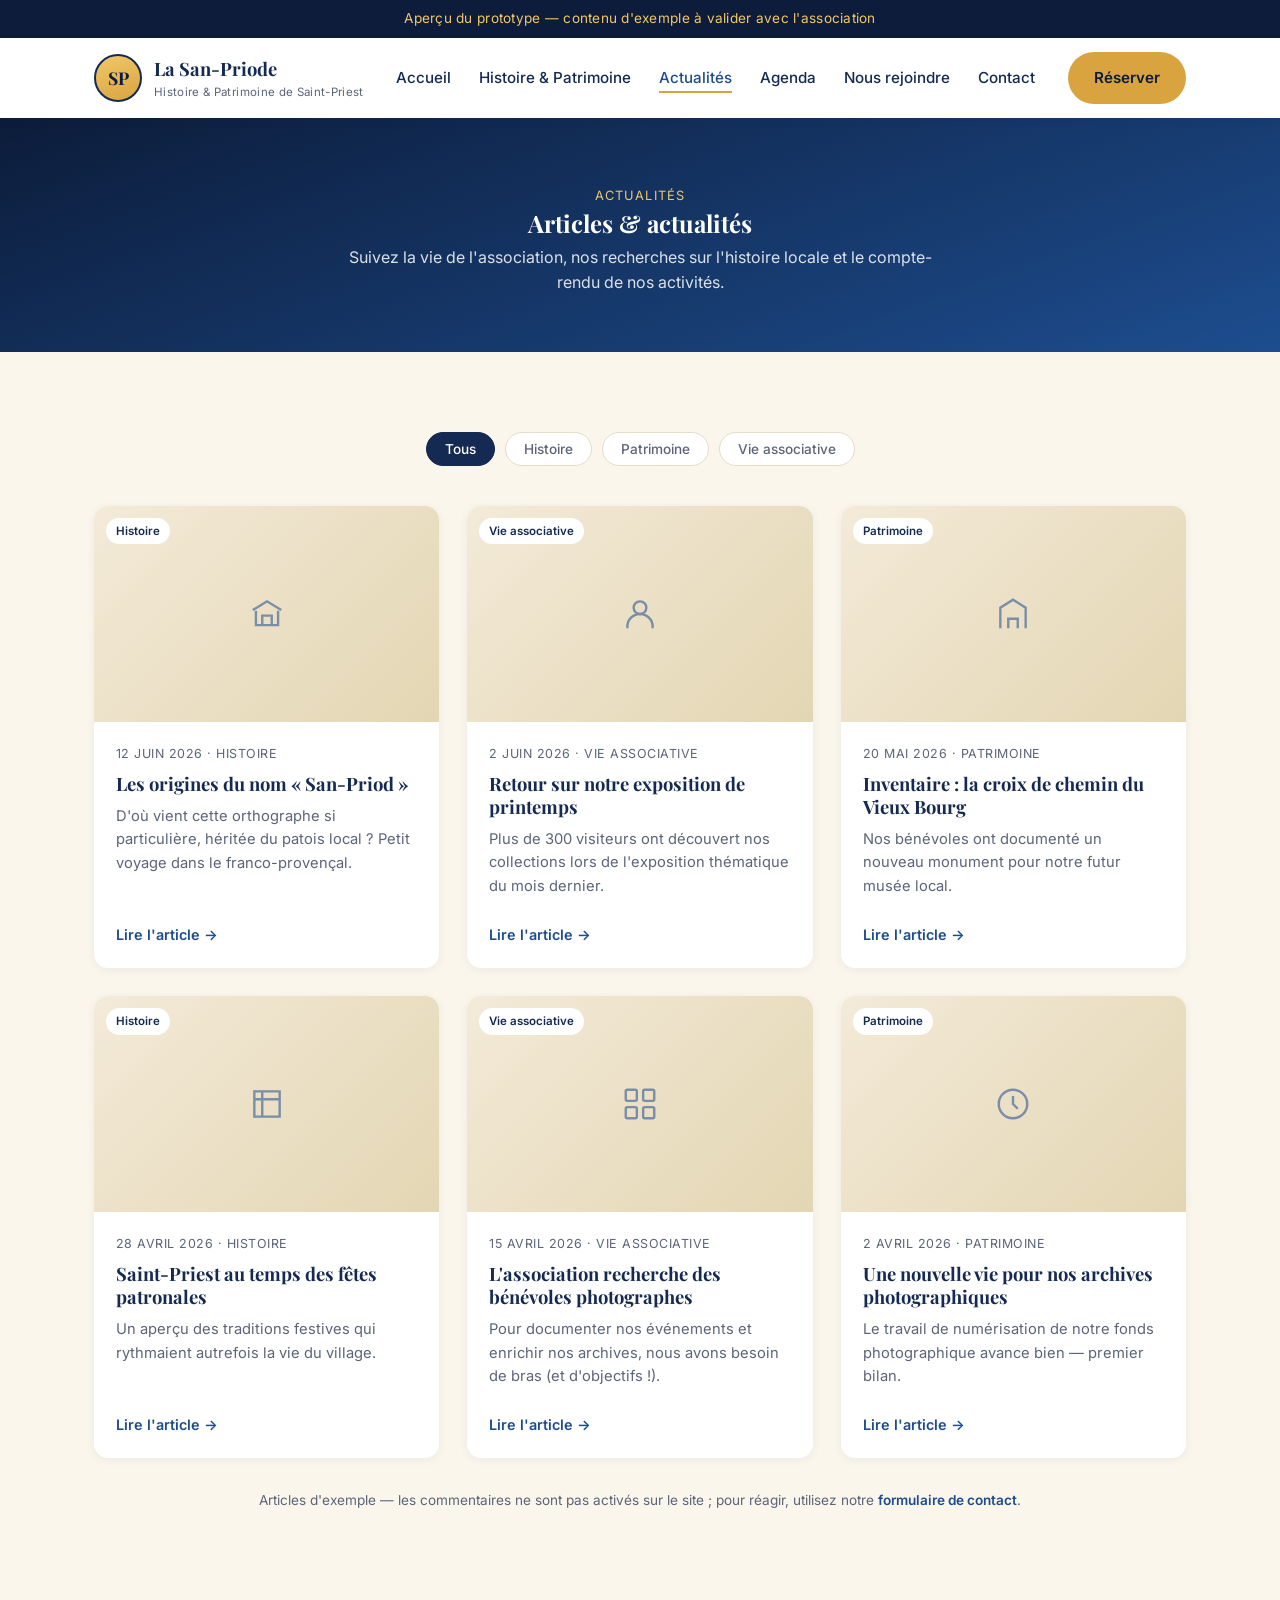
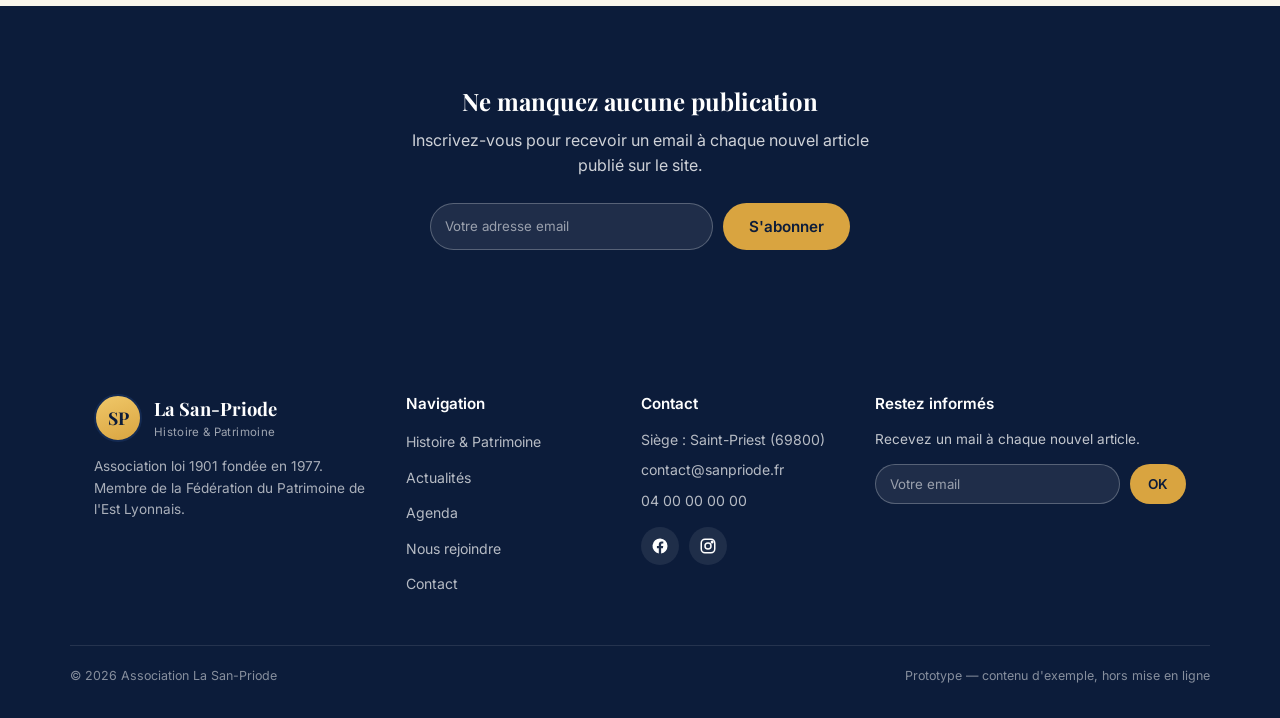
==== actualites.html @ 60d1609a "init" ====
<!DOCTYPE html>
<html lang="fr">
<head>
<meta charset="UTF-8">
<meta name="viewport" content="width=device-width, initial-scale=1.0">
<title>Actualités — La San-Priode</title>
<meta name="description" content="Toutes les actualités, articles et publications de l'association La San-Priode sur l'histoire et le patrimoine de Saint-Priest.">
<link rel="icon" href="data:image/svg+xml,%3Csvg xmlns='http://www.w3.org/2000/svg' viewBox='0 0 100 100'%3E%3Ccircle cx='50' cy='50' r='48' fill='%23d9a440'/%3E%3Ctext x='50' y='62' font-size='38' text-anchor='middle' fill='%230c1c3a' font-family='Georgia'%3ESP%3C/text%3E%3C/svg%3E">
<link rel="preconnect" href="https://fonts.googleapis.com">
<link href="https://fonts.googleapis.com/css2?family=Playfair+Display:wght@600;700&family=Inter:wght@400;500;600;700&display=swap" rel="stylesheet">
<link rel="stylesheet" href="css/style.css">
</head>
<body>

<div class="preview-banner">Aperçu du prototype — contenu d'exemple à valider avec l'association</div>

<header class="site-header">
  <div class="container header-inner">
    <a href="index.html" class="logo">
      <span class="logo-badge">SP</span>
      <span class="logo-text"><strong>La San-Priode</strong><small>Histoire &amp; Patrimoine de Saint-Priest</small></span>
    </a>
    <nav class="main-nav" id="main-nav">
      <ul>
        <li><a href="index.html">Accueil</a></li>
        <li><a href="histoire.html">Histoire &amp; Patrimoine</a></li>
        <li><a href="actualites.html" aria-current="page">Actualités</a></li>
        <li><a href="agenda.html">Agenda</a></li>
        <li><a href="association.html">Nous rejoindre</a></li>
        <li><a href="contact.html">Contact</a></li>
      </ul>
    </nav>
    <a href="reservation.html" class="btn btn-primary nav-cta">Réserver</a>
    <button class="nav-toggle" id="nav-toggle" aria-label="Ouvrir le menu" aria-expanded="false">
      <span></span><span></span><span></span>
    </button>
  </div>
</header>

<main>

  <section class="page-hero">
    <div class="container">
      <span class="breadcrumb">Actualités</span>
      <h1>Articles &amp; actualités</h1>
      <p>Suivez la vie de l'association, nos recherches sur l'histoire locale et le compte-rendu de nos activités.</p>
    </div>
  </section>

  <section class="section">
    <div class="container">

      <div class="tag-filters">
        <button class="tag-filter active" data-filter="tous">Tous</button>
        <button class="tag-filter" data-filter="histoire">Histoire</button>
        <button class="tag-filter" data-filter="patrimoine">Patrimoine</button>
        <button class="tag-filter" data-filter="vie-associative">Vie associative</button>
      </div>

      <div class="grid grid-3">

        <article class="card fade-in" data-category="histoire">
          <div class="placeholder-media"><span class="tag">Histoire</span>
            <svg viewBox="0 0 24 24" fill="none" stroke="currentColor" stroke-width="1.5"><path d="M3 9.5 12 4l9 5.5M5 10v9h14v-9M9 19v-6h6v6"/></svg>
          </div>
          <div class="card-body">
            <span class="card-meta">12 juin 2026 · Histoire</span>
            <h3>Les origines du nom « San-Priod »</h3>
            <p>D'où vient cette orthographe si particulière, héritée du patois local ? Petit voyage dans le franco-provençal.</p>
            <a href="article.html" class="card-link">Lire l'article →</a>
          </div>
        </article>

        <article class="card fade-in" data-category="vie-associative">
          <div class="placeholder-media"><span class="tag">Vie associative</span>
            <svg viewBox="0 0 24 24" fill="none" stroke="currentColor" stroke-width="1.5"><circle cx="12" cy="8" r="4"/><path d="M4 21v-1a8 8 0 0 1 16 0v1"/></svg>
          </div>
          <div class="card-body">
            <span class="card-meta">2 juin 2026 · Vie associative</span>
            <h3>Retour sur notre exposition de printemps</h3>
            <p>Plus de 300 visiteurs ont découvert nos collections lors de l'exposition thématique du mois dernier.</p>
            <a href="article.html" class="card-link">Lire l'article →</a>
          </div>
        </article>

        <article class="card fade-in" data-category="patrimoine">
          <div class="placeholder-media"><span class="tag">Patrimoine</span>
            <svg viewBox="0 0 24 24" fill="none" stroke="currentColor" stroke-width="1.5"><path d="M4 21V8l8-5 8 5v13"/><path d="M9 21v-6h6v6"/></svg>
          </div>
          <div class="card-body">
            <span class="card-meta">20 mai 2026 · Patrimoine</span>
            <h3>Inventaire : la croix de chemin du Vieux Bourg</h3>
            <p>Nos bénévoles ont documenté un nouveau monument pour notre futur musée local.</p>
            <a href="article.html" class="card-link">Lire l'article →</a>
          </div>
        </article>

        <article class="card fade-in" data-category="histoire">
          <div class="placeholder-media"><span class="tag">Histoire</span>
            <svg viewBox="0 0 24 24" fill="none" stroke="currentColor" stroke-width="1.5"><path d="M4 4h16v16H4z"/><path d="M4 9h16M9 4v16"/></svg>
          </div>
          <div class="card-body">
            <span class="card-meta">28 avril 2026 · Histoire</span>
            <h3>Saint-Priest au temps des fêtes patronales</h3>
            <p>Un aperçu des traditions festives qui rythmaient autrefois la vie du village.</p>
            <a href="article.html" class="card-link">Lire l'article →</a>
          </div>
        </article>

        <article class="card fade-in" data-category="vie-associative">
          <div class="placeholder-media"><span class="tag">Vie associative</span>
            <svg viewBox="0 0 24 24" fill="none" stroke="currentColor" stroke-width="1.5"><rect x="3" y="3" width="7" height="7" rx="1"/><rect x="14" y="3" width="7" height="7" rx="1"/><rect x="3" y="14" width="7" height="7" rx="1"/><rect x="14" y="14" width="7" height="7" rx="1"/></svg>
          </div>
          <div class="card-body">
            <span class="card-meta">15 avril 2026 · Vie associative</span>
            <h3>L'association recherche des bénévoles photographes</h3>
            <p>Pour documenter nos événements et enrichir nos archives, nous avons besoin de bras (et d'objectifs !).</p>
            <a href="article.html" class="card-link">Lire l'article →</a>
          </div>
        </article>

        <article class="card fade-in" data-category="patrimoine">
          <div class="placeholder-media"><span class="tag">Patrimoine</span>
            <svg viewBox="0 0 24 24" fill="none" stroke="currentColor" stroke-width="1.5"><circle cx="12" cy="12" r="9"/><path d="M12 7v5l3 3"/></svg>
          </div>
          <div class="card-body">
            <span class="card-meta">2 avril 2026 · Patrimoine</span>
            <h3>Une nouvelle vie pour nos archives photographiques</h3>
            <p>Le travail de numérisation de notre fonds photographique avance bien — premier bilan.</p>
            <a href="article.html" class="card-link">Lire l'article →</a>
          </div>
        </article>

      </div>

      <p class="text-center" style="margin-top:32px; font-size:0.85rem; color:var(--color-text-light);">Articles d'exemple — les commentaires ne sont pas activés sur le site ; pour réagir, utilisez notre <a href="contact.html" style="color:var(--color-blue); font-weight:600;">formulaire de contact</a>.</p>

    </div>
  </section>

  <section class="section section-navy">
    <div class="container text-center">
      <h2>Ne manquez aucune publication</h2>
      <p style="max-width:480px;margin:0 auto 24px;color:rgba(255,255,255,0.8);">Inscrivez-vous pour recevoir un email à chaque nouvel article publié sur le site.</p>
      <form class="newsletter-form" data-simulate style="max-width:420px;margin:0 auto;">
        <input type="email" required placeholder="Votre adresse email">
        <button type="submit" class="btn btn-primary">S'abonner</button>
      </form>
    </div>
  </section>

</main>

<footer class="site-footer">
  <div class="container footer-grid">
    <div class="footer-brand">
      <a href="index.html" class="logo">
        <span class="logo-badge">SP</span>
        <span class="logo-text"><strong>La San-Priode</strong><small>Histoire &amp; Patrimoine</small></span>
      </a>
      <p>Association loi 1901 fondée en 1977. Membre de la Fédération du Patrimoine de l'Est Lyonnais.</p>
    </div>
    <div class="footer-links">
      <h3>Navigation</h3>
      <ul>
        <li><a href="histoire.html">Histoire &amp; Patrimoine</a></li>
        <li><a href="actualites.html">Actualités</a></li>
        <li><a href="agenda.html">Agenda</a></li>
        <li><a href="association.html">Nous rejoindre</a></li>
        <li><a href="contact.html">Contact</a></li>
      </ul>
    </div>
    <div class="footer-contact">
      <h3>Contact</h3>
      <p>Siège : Saint-Priest (69800)</p>
      <p>contact@sanpriode.fr</p>
      <p>04 00 00 00 00</p>
      <div class="social-links">
        <a href="#" aria-label="Facebook" target="_blank" rel="noopener"><svg viewBox="0 0 24 24" fill="currentColor"><path d="M22 12a10 10 0 1 0-11.6 9.9v-7H7.9V12h2.5V9.8c0-2.5 1.5-3.9 3.8-3.9 1.1 0 2.2.2 2.2.2v2.5h-1.3c-1.2 0-1.6.8-1.6 1.6V12h2.8l-.4 2.9h-2.4v7A10 10 0 0 0 22 12Z"/></svg></a>
        <a href="#" aria-label="Instagram" target="_blank" rel="noopener"><svg viewBox="0 0 24 24" fill="none" stroke="currentColor" stroke-width="2"><rect x="3" y="3" width="18" height="18" rx="5"/><circle cx="12" cy="12" r="4"/><circle cx="17.5" cy="6.5" r="1"/></svg></a>
      </div>
    </div>
    <div class="footer-newsletter">
      <h3>Restez informés</h3>
      <p style="font-size:0.85rem;">Recevez un mail à chaque nouvel article.</p>
      <form class="newsletter-form" data-simulate>
        <input type="email" required placeholder="Votre email">
        <button type="submit" class="btn btn-primary btn-sm">OK</button>
      </form>
    </div>
  </div>
  <div class="container footer-bottom">
    <p>© 2026 Association La San-Priode</p>
    <p class="footer-meta">Prototype — contenu d'exemple, hors mise en ligne</p>
  </div>
</footer>

<script src="js/main.js"></script>
</body>
</html>
---- css/style.css ----
/* ===========================================================
   La San-Priode — feuille de style du prototype
   Police titres : Playfair Display (esprit patrimoine)
   Police texte  : Inter (lisibilité, moderne, épuré)
   =========================================================== */

:root {
  /* Couleurs reprises du logo (bleu / jaune) */
  --color-navy: #142a52;
  --color-navy-dark: #0c1c3a;
  --color-blue: #1d4d8f;
  --color-gold: #d9a440;
  --color-gold-light: #f0c869;
  --color-cream: #faf6ec;
  --color-cream-deep: #f3ead8;
  --color-text: #20283a;
  --color-text-light: #5b6479;
  --color-white: #ffffff;
  --color-border: #e4ddca;

  --font-heading: "Playfair Display", Georgia, serif;
  --font-body: "Inter", system-ui, -apple-system, "Segoe UI", sans-serif;

  --radius: 14px;
  --radius-sm: 8px;
  --shadow-sm: 0 2px 10px rgba(20, 42, 82, 0.06);
  --shadow-md: 0 10px 30px rgba(20, 42, 82, 0.1);
  --container-w: 1140px;
}

/* ---------- Reset ---------- */
*, *::before, *::after { box-sizing: border-box; }
html { scroll-behavior: smooth; }
body {
  margin: 0;
  font-family: var(--font-body);
  color: var(--color-text);
  background: var(--color-cream);
  line-height: 1.6;
  -webkit-font-smoothing: antialiased;
}
img { max-width: 100%; display: block; }
a { color: inherit; text-decoration: none; }
ul { list-style: none; margin: 0; padding: 0; }
button { font-family: inherit; cursor: pointer; }
h1, h2, h3, h4 {
  font-family: var(--font-heading);
  color: var(--color-navy);
  line-height: 1.25;
  margin: 0 0 0.5em;
}
p { margin: 0 0 1em; }
.container {
  max-width: var(--container-w);
  margin: 0 auto;
  padding: 0 24px;
}

/* ---------- Bandeau aperçu prototype ---------- */
.preview-banner {
  background: var(--color-navy-dark);
  color: var(--color-gold-light);
  text-align: center;
  font-size: 0.85rem;
  padding: 8px 16px;
  letter-spacing: 0.02em;
}

/* ---------- Header ---------- */
.site-header {
  background: var(--color-white);
  position: sticky;
  top: 0;
  z-index: 100;
  box-shadow: var(--shadow-sm);
}
.header-inner {
  display: flex;
  align-items: center;
  justify-content: space-between;
  gap: 24px;
  padding-top: 14px;
  padding-bottom: 14px;
}
.logo {
  display: flex;
  align-items: center;
  gap: 12px;
  flex-shrink: 0;
}
.logo-badge {
  width: 48px;
  height: 48px;
  border-radius: 50%;
  background: linear-gradient(160deg, var(--color-gold-light), var(--color-gold));
  display: flex;
  align-items: center;
  justify-content: center;
  color: var(--color-navy-dark);
  font-family: var(--font-heading);
  font-weight: 700;
  font-size: 1.1rem;
  border: 2px solid var(--color-navy);
  flex-shrink: 0;
}
.logo-text strong {
  display: block;
  font-family: var(--font-heading);
  font-size: 1.15rem;
  color: var(--color-navy);
}
.logo-text small {
  display: block;
  font-size: 0.72rem;
  color: var(--color-text-light);
  letter-spacing: 0.03em;
}

.main-nav ul { display: flex; gap: 28px; }
.main-nav a {
  font-weight: 500;
  font-size: 0.95rem;
  color: var(--color-navy);
  position: relative;
  padding: 6px 0;
}
.main-nav a::after {
  content: "";
  position: absolute;
  left: 0; bottom: 0;
  width: 0; height: 2px;
  background: var(--color-gold);
  transition: width 0.2s ease;
}
.main-nav a:hover::after,
.main-nav a[aria-current="page"]::after { width: 100%; }
.main-nav a[aria-current="page"] { color: var(--color-blue); }

.nav-cta { flex-shrink: 0; }

.nav-toggle {
  display: none;
  flex-direction: column;
  gap: 5px;
  background: none;
  border: none;
  padding: 6px;
}
.nav-toggle span {
  width: 24px;
  height: 2px;
  background: var(--color-navy);
  display: block;
}

/* ---------- Boutons ---------- */
.btn {
  display: inline-flex;
  align-items: center;
  gap: 8px;
  padding: 12px 24px;
  border-radius: 999px;
  font-weight: 600;
  font-size: 0.95rem;
  border: 2px solid transparent;
  transition: transform 0.15s ease, box-shadow 0.15s ease, background 0.15s ease;
}
.btn:hover { transform: translateY(-2px); }
.btn-primary {
  background: var(--color-gold);
  color: var(--color-navy-dark);
}
.btn-primary:hover { background: var(--color-gold-light); box-shadow: var(--shadow-md); }
.btn-outline {
  background: transparent;
  border-color: var(--color-navy);
  color: var(--color-navy);
}
.btn-outline:hover { background: var(--color-navy); color: var(--color-white); }
.btn-light {
  background: var(--color-white);
  color: var(--color-navy);
}
.btn-light:hover { background: var(--color-cream-deep); }
.btn-block { width: 100%; justify-content: center; }
.btn-sm { padding: 8px 16px; font-size: 0.85rem; }

/* ---------- Hero ---------- */
.hero {
  background: radial-gradient(circle at 80% 20%, rgba(217, 164, 64, 0.18), transparent 55%),
              linear-gradient(160deg, var(--color-navy-dark), var(--color-navy));
  color: var(--color-white);
  padding: 90px 0 110px;
  position: relative;
  overflow: hidden;
}
.hero::after {
  content: "";
  position: absolute;
  inset: 0;
  background-image: repeating-linear-gradient(45deg, rgba(255,255,255,0.025) 0 2px, transparent 2px 40px);
  pointer-events: none;
}
.hero-inner { max-width: 680px; position: relative; }
.hero-kicker {
  display: inline-block;
  color: var(--color-gold-light);
  font-weight: 600;
  letter-spacing: 0.08em;
  text-transform: uppercase;
  font-size: 0.8rem;
  margin-bottom: 18px;
}
.hero h1 {
  color: var(--color-white);
  font-size: clamp(2.1rem, 4vw, 3.2rem);
  margin-bottom: 0.4em;
}
.hero p.lead {
  color: rgba(255,255,255,0.85);
  font-size: 1.15rem;
  max-width: 560px;
}
.hero-actions {
  display: flex;
  gap: 16px;
  margin-top: 32px;
  flex-wrap: wrap;
}

.page-hero {
  background: linear-gradient(160deg, var(--color-navy-dark), var(--color-blue));
  color: var(--color-white);
  padding: 64px 0 56px;
  text-align: center;
}
.page-hero h1 { color: var(--color-white); margin-bottom: 0.3em; }
.page-hero p { color: rgba(255,255,255,0.85); max-width: 620px; margin: 0 auto; }
.breadcrumb {
  font-size: 0.8rem;
  color: var(--color-gold-light);
  text-transform: uppercase;
  letter-spacing: 0.08em;
  margin-bottom: 12px;
}

/* ---------- Sections ---------- */
.section { padding: 80px 0; }
.section-alt { background: var(--color-cream-deep); }
.section-navy { background: var(--color-navy-dark); color: var(--color-white); }
.section-navy h2, .section-navy h3 { color: var(--color-white); }
.section-head {
  text-align: center;
  max-width: 640px;
  margin: 0 auto 48px;
}
.section-head .eyebrow {
  display: block;
  color: var(--color-blue);
  font-weight: 600;
  font-size: 0.78rem;
  text-transform: uppercase;
  letter-spacing: 0.1em;
  margin-bottom: 10px;
}
.section-head.left { text-align: left; margin-left: 0; }
.section-foot { text-align: center; margin-top: 40px; }

/* ---------- Grilles & cartes ---------- */
.grid { display: grid; gap: 28px; }
.grid-3 { grid-template-columns: repeat(3, 1fr); }
.grid-2 { grid-template-columns: repeat(2, 1fr); }
.grid-4 { grid-template-columns: repeat(4, 1fr); }

.card {
  background: var(--color-white);
  border-radius: var(--radius);
  overflow: hidden;
  box-shadow: var(--shadow-sm);
  transition: transform 0.2s ease, box-shadow 0.2s ease;
  display: flex;
  flex-direction: column;
}
.card:hover { transform: translateY(-4px); box-shadow: var(--shadow-md); }

.placeholder-media {
  aspect-ratio: 16/10;
  background: linear-gradient(135deg, var(--color-cream-deep), #e3d6b3);
  display: flex;
  align-items: center;
  justify-content: center;
  color: var(--color-blue);
  position: relative;
}
.placeholder-media svg { width: 38px; height: 38px; opacity: 0.55; }
.placeholder-media .tag {
  position: absolute;
  top: 12px; left: 12px;
  background: var(--color-white);
  color: var(--color-navy);
  font-size: 0.72rem;
  font-weight: 600;
  padding: 4px 10px;
  border-radius: 999px;
}

.card-body { padding: 22px; flex: 1; display: flex; flex-direction: column; }
.card-meta {
  font-size: 0.78rem;
  color: var(--color-text-light);
  text-transform: uppercase;
  letter-spacing: 0.04em;
  margin-bottom: 8px;
}
.card-body h3 { font-size: 1.15rem; margin-bottom: 10px; }
.card-body p { color: var(--color-text-light); font-size: 0.92rem; flex: 1; }
.card-link {
  font-weight: 600;
  color: var(--color-blue);
  font-size: 0.9rem;
  display: inline-flex;
  align-items: center;
  gap: 6px;
  margin-top: 10px;
}

/* Carte valeur (icône + texte, page accueil) */
.value-card {
  background: var(--color-white);
  border-radius: var(--radius);
  padding: 28px;
  box-shadow: var(--shadow-sm);
}
.value-card .icon {
  width: 46px; height: 46px;
  border-radius: 12px;
  background: var(--color-cream-deep);
  display: flex; align-items: center; justify-content: center;
  margin-bottom: 16px;
  color: var(--color-blue);
}
.value-card .icon svg { width: 24px; height: 24px; }

/* Carte mission (liste objectifs) */
.mission-list { display: grid; gap: 18px; }
.mission-item {
  display: flex;
  gap: 16px;
  background: var(--color-white);
  border-radius: var(--radius-sm);
  padding: 20px;
  box-shadow: var(--shadow-sm);
}
.mission-item .num {
  flex-shrink: 0;
  width: 36px; height: 36px;
  border-radius: 50%;
  background: var(--color-navy);
  color: var(--color-gold-light);
  display: flex; align-items: center; justify-content: center;
  font-family: var(--font-heading);
  font-weight: 700;
}
.mission-item h4 { margin-bottom: 4px; font-size: 1rem; }
.mission-item p { margin: 0; font-size: 0.9rem; color: var(--color-text-light); }

/* Événement */
.event-card {
  display: flex;
  gap: 20px;
  background: var(--color-white);
  border-radius: var(--radius);
  box-shadow: var(--shadow-sm);
  padding: 22px;
  align-items: flex-start;
}
.event-date {
  flex-shrink: 0;
  width: 68px;
  text-align: center;
  background: var(--color-navy);
  color: var(--color-white);
  border-radius: var(--radius-sm);
  padding: 10px 0;
}
.event-date .day { font-family: var(--font-heading); font-size: 1.5rem; font-weight: 700; display: block; }
.event-date .month { font-size: 0.72rem; text-transform: uppercase; letter-spacing: 0.06em; color: var(--color-gold-light); }
.event-body { flex: 1; }
.event-body h3 { font-size: 1.05rem; margin-bottom: 6px; }
.event-meta { font-size: 0.85rem; color: var(--color-text-light); margin-bottom: 10px; display: flex; gap: 14px; flex-wrap: wrap; }
.event-meta span { display: inline-flex; align-items: center; gap: 5px; }
.event-actions { display: flex; gap: 10px; margin-top: 12px; flex-wrap: wrap; }

.month-heading {
  font-family: var(--font-heading);
  color: var(--color-blue);
  font-size: 1.3rem;
  margin: 48px 0 20px;
  display: flex;
  align-items: center;
  gap: 14px;
}
.month-heading::after { content: ""; flex: 1; height: 1px; background: var(--color-border); }
.month-heading:first-of-type { margin-top: 0; }

/* Timeline (page histoire) */
.timeline { position: relative; padding-left: 32px; }
.timeline::before {
  content: "";
  position: absolute;
  left: 7px; top: 6px; bottom: 6px;
  width: 2px;
  background: var(--color-border);
}
.timeline-item { position: relative; padding-bottom: 36px; }
.timeline-item:last-child { padding-bottom: 0; }
.timeline-item::before {
  content: "";
  position: absolute;
  left: -32px; top: 4px;
  width: 16px; height: 16px;
  border-radius: 50%;
  background: var(--color-gold);
  border: 3px solid var(--color-white);
  box-shadow: 0 0 0 2px var(--color-gold);
}
.timeline-item .year {
  font-family: var(--font-heading);
  color: var(--color-blue);
  font-weight: 700;
  font-size: 1.1rem;
}
.timeline-item h4 { margin: 4px 0 6px; }
.timeline-item p { color: var(--color-text-light); font-size: 0.92rem; margin: 0; }

/* Tags / filtres */
.tag-filters { display: flex; gap: 10px; flex-wrap: wrap; justify-content: center; margin-bottom: 40px; }
.tag-filter {
  padding: 8px 18px;
  border-radius: 999px;
  border: 1px solid var(--color-border);
  background: var(--color-white);
  font-size: 0.85rem;
  font-weight: 500;
  color: var(--color-text-light);
}
.tag-filter.active { background: var(--color-navy); color: var(--color-white); border-color: var(--color-navy); }

/* ---------- Bandeau CTA ---------- */
.cta-banner {
  background: linear-gradient(135deg, var(--color-gold), var(--color-gold-light));
  border-radius: var(--radius);
  padding: 48px;
  display: flex;
  align-items: center;
  justify-content: space-between;
  gap: 32px;
  flex-wrap: wrap;
  color: var(--color-navy-dark);
}
.cta-banner h2 { color: var(--color-navy-dark); margin-bottom: 8px; }
.cta-banner p { margin: 0; max-width: 480px; }

/* ---------- Formulaires ---------- */
.form-card {
  background: var(--color-white);
  border-radius: var(--radius);
  padding: 36px;
  box-shadow: var(--shadow-sm);
}
.form-row { display: grid; gap: 18px; margin-bottom: 18px; }
.form-row.two { grid-template-columns: 1fr 1fr; }
.field label {
  display: block;
  font-weight: 600;
  font-size: 0.88rem;
  margin-bottom: 6px;
  color: var(--color-navy);
}
.field .hint { font-size: 0.78rem; color: var(--color-text-light); margin-top: 4px; }
.field input,
.field select,
.field textarea {
  width: 100%;
  padding: 12px 14px;
  border: 1px solid var(--color-border);
  border-radius: var(--radius-sm);
  font-family: inherit;
  font-size: 0.95rem;
  background: var(--color-cream);
  color: var(--color-text);
}
.field input:focus,
.field select:focus,
.field textarea:focus {
  outline: none;
  border-color: var(--color-blue);
  background: var(--color-white);
}
.field textarea { resize: vertical; min-height: 110px; }
.checkbox-row { display: flex; align-items: flex-start; gap: 10px; font-size: 0.85rem; color: var(--color-text-light); }
.checkbox-row input { width: auto; margin-top: 3px; }
.checkbox-group { display: grid; gap: 10px; }
.form-note {
  background: var(--color-cream-deep);
  border-left: 3px solid var(--color-gold);
  padding: 12px 16px;
  font-size: 0.85rem;
  border-radius: 0 var(--radius-sm) var(--radius-sm) 0;
  margin-bottom: 24px;
  color: var(--color-text-light);
}
.form-success {
  display: none;
  background: #e8f5e9;
  border: 1px solid #a5d6a7;
  color: #2e7d32;
  padding: 16px 20px;
  border-radius: var(--radius-sm);
  margin-top: 20px;
  font-size: 0.9rem;
}
.form-success.visible { display: block; }

.newsletter-form { display: flex; gap: 10px; }
.newsletter-form input {
  flex: 1;
  padding: 11px 14px;
  border-radius: 999px;
  border: 1px solid rgba(255,255,255,0.25);
  background: rgba(255,255,255,0.08);
  color: var(--color-white);
  font-family: inherit;
}
.newsletter-form input::placeholder { color: rgba(255,255,255,0.55); }

/* ---------- Footer ---------- */
.site-footer { background: var(--color-navy-dark); color: rgba(255,255,255,0.75); padding: 64px 0 0; }
.footer-grid { display: grid; grid-template-columns: 1.4fr 1fr 1fr 1.2fr; gap: 40px; padding-bottom: 48px; }
.footer-grid h3 { color: var(--color-white); font-size: 0.95rem; margin-bottom: 16px; font-family: var(--font-body); font-weight: 600; }
.footer-brand .logo-text strong, .footer-brand .logo-text small { color: var(--color-white); }
.footer-brand .logo-text small { color: rgba(255,255,255,0.6); }
.footer-brand p { font-size: 0.85rem; margin-top: 14px; color: rgba(255,255,255,0.65); }
.footer-links ul { display: grid; gap: 10px; }
.footer-links a { font-size: 0.88rem; color: rgba(255,255,255,0.7); }
.footer-links a:hover { color: var(--color-gold-light); }
.footer-contact p { font-size: 0.88rem; margin-bottom: 8px; color: rgba(255,255,255,0.7); }
.social-links { display: flex; gap: 10px; margin-top: 14px; }
.social-links a {
  width: 38px; height: 38px;
  border-radius: 50%;
  background: rgba(255,255,255,0.08);
  display: flex; align-items: center; justify-content: center;
  color: var(--color-white);
}
.social-links a:hover { background: var(--color-gold); color: var(--color-navy-dark); }
.social-links svg { width: 18px; height: 18px; }
.footer-bottom {
  border-top: 1px solid rgba(255,255,255,0.1);
  padding: 20px 0;
  display: flex;
  justify-content: space-between;
  font-size: 0.78rem;
  color: rgba(255,255,255,0.5);
  flex-wrap: wrap;
  gap: 8px;
}

/* ---------- Article (page article.html) ---------- */
.article-header { max-width: 760px; margin: 0 auto; text-align: center; }
.article-body { max-width: 720px; margin: 40px auto 0; font-size: 1.02rem; color: var(--color-text); }
.article-body h2 { font-size: 1.4rem; margin-top: 1.6em; }
.article-body blockquote {
  border-left: 3px solid var(--color-gold);
  margin: 28px 0;
  padding: 4px 24px;
  font-style: italic;
  color: var(--color-text-light);
}
.share-row {
  display: flex;
  align-items: center;
  gap: 12px;
  margin: 32px auto 0;
  max-width: 720px;
  padding-top: 24px;
  border-top: 1px solid var(--color-border);
}
.share-row span { font-size: 0.85rem; color: var(--color-text-light); font-weight: 600; }
.share-btn {
  width: 36px; height: 36px;
  border-radius: 50%;
  background: var(--color-cream-deep);
  display: flex; align-items: center; justify-content: center;
  color: var(--color-navy);
}
.share-btn:hover { background: var(--color-gold); }
.share-btn svg { width: 16px; height: 16px; }
.source-note { font-size: 0.78rem; color: var(--color-text-light); margin-left: auto; }

/* ---------- Map placeholder ---------- */
.map-placeholder {
  aspect-ratio: 16/8;
  background: repeating-linear-gradient(45deg, var(--color-cream-deep), var(--color-cream-deep) 10px, #ece2c8 10px, #ece2c8 20px);
  border-radius: var(--radius);
  display: flex;
  align-items: center;
  justify-content: center;
  color: var(--color-text-light);
  font-size: 0.9rem;
  text-align: center;
  padding: 20px;
}

/* ---------- Utilitaires ---------- */
.text-center { text-align: center; }
.mt-0 { margin-top: 0; }
.fade-in { opacity: 0; transform: translateY(16px); transition: opacity 0.6s ease, transform 0.6s ease; }
.fade-in.visible { opacity: 1; transform: translateY(0); }
.badge {
  display: inline-block;
  background: var(--color-cream-deep);
  color: var(--color-navy);
  font-size: 0.75rem;
  font-weight: 600;
  padding: 4px 12px;
  border-radius: 999px;
}
.two-col { display: grid; grid-template-columns: 1fr 1fr; gap: 56px; align-items: center; }
.list-check { display: grid; gap: 12px; }
.list-check li { display: flex; gap: 10px; align-items: flex-start; font-size: 0.95rem; }
.list-check svg { width: 20px; height: 20px; flex-shrink: 0; color: var(--color-blue); margin-top: 2px; }

/* ---------- Responsive ---------- */
@media (max-width: 960px) {
  .grid-3, .grid-4 { grid-template-columns: repeat(2, 1fr); }
  .footer-grid { grid-template-columns: 1fr 1fr; }
  .two-col { grid-template-columns: 1fr; gap: 32px; }
}

@media (max-width: 1000px) {
  .main-nav {
    position: fixed;
    top: 78px; left: 0; right: 0; bottom: 0;
    background: var(--color-white);
    transform: translateX(100%);
    transition: transform 0.25s ease;
    padding: 24px;
    overflow-y: auto;
  }
  .main-nav.open { transform: translateX(0); }
  .main-nav ul { flex-direction: column; gap: 4px; }
  .main-nav a { display: block; padding: 14px 4px; border-bottom: 1px solid var(--color-border); }
  .nav-toggle { display: flex; }
  .nav-cta { display: none; }
  .grid-3, .grid-4, .grid-2 { grid-template-columns: 1fr; }
  .footer-grid { grid-template-columns: 1fr; gap: 32px; }
  .form-row.two { grid-template-columns: 1fr; }
  .event-card { flex-direction: column; }
  .event-date { flex-direction: row; width: auto; display: inline-flex; gap: 8px; padding: 8px 16px; }
  .cta-banner { padding: 32px; }
  .hero { padding: 64px 0 80px; }
  .section { padding: 56px 0; }
}
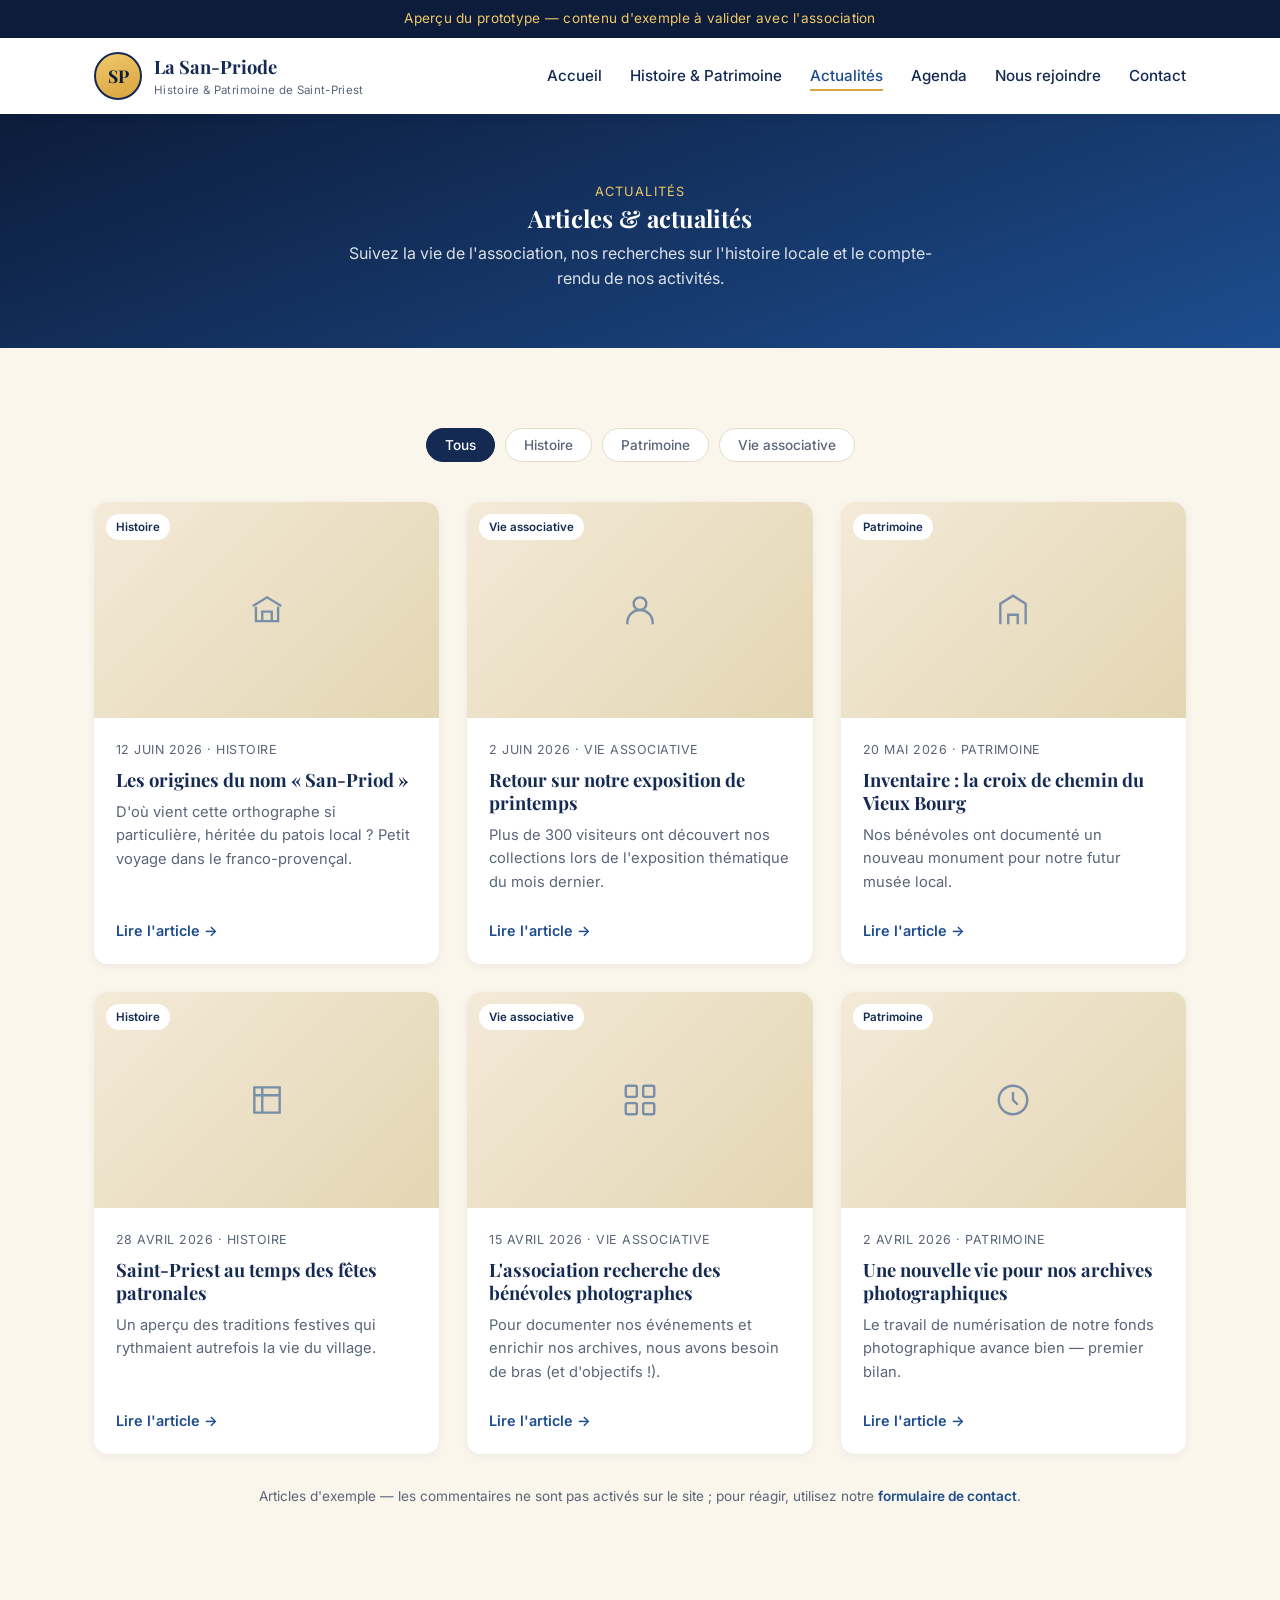
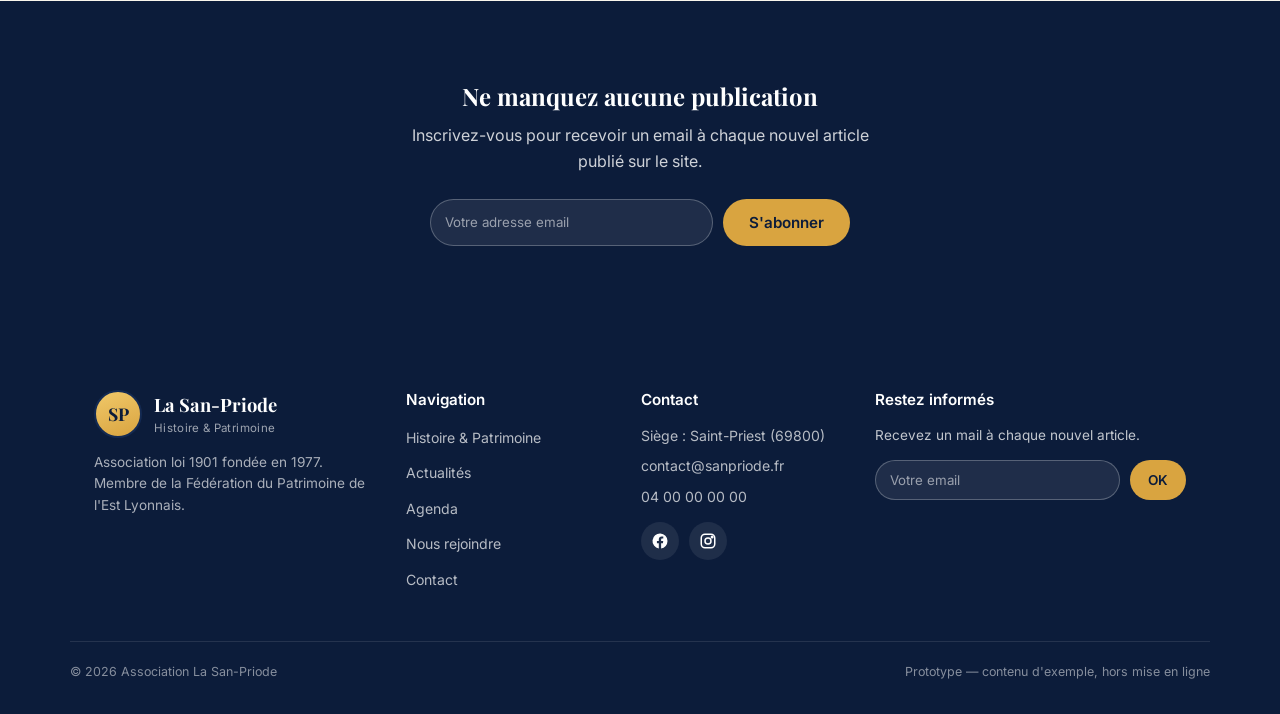
==== commit 59a4a906: "retirer le bouton reserver" ====
--- a/actualites.html
+++ b/actualites.html
@@ -30,7 +30,6 @@
         <li><a href="contact.html">Contact</a></li>
       </ul>
     </nav>
-    <a href="reservation.html" class="btn btn-primary nav-cta">Réserver</a>
     <button class="nav-toggle" id="nav-toggle" aria-label="Ouvrir le menu" aria-expanded="false">
       <span></span><span></span><span></span>
     </button>
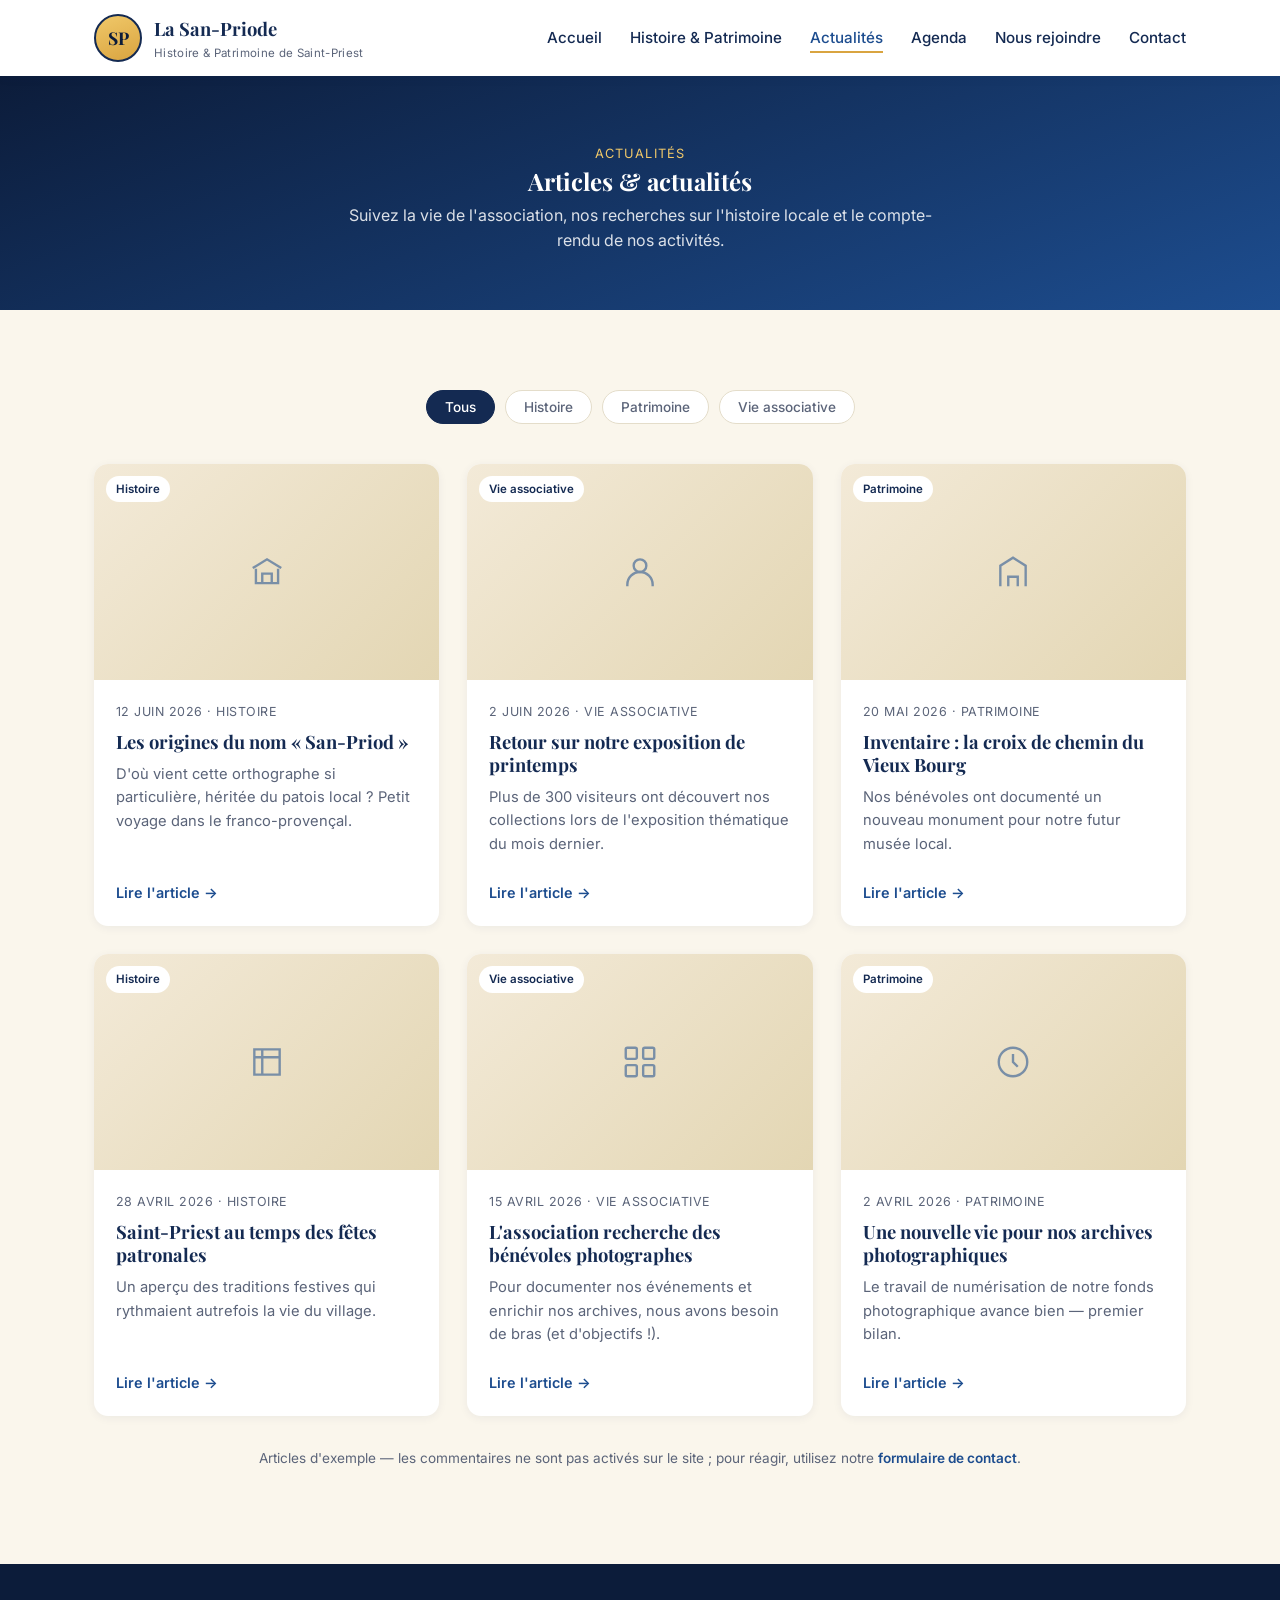
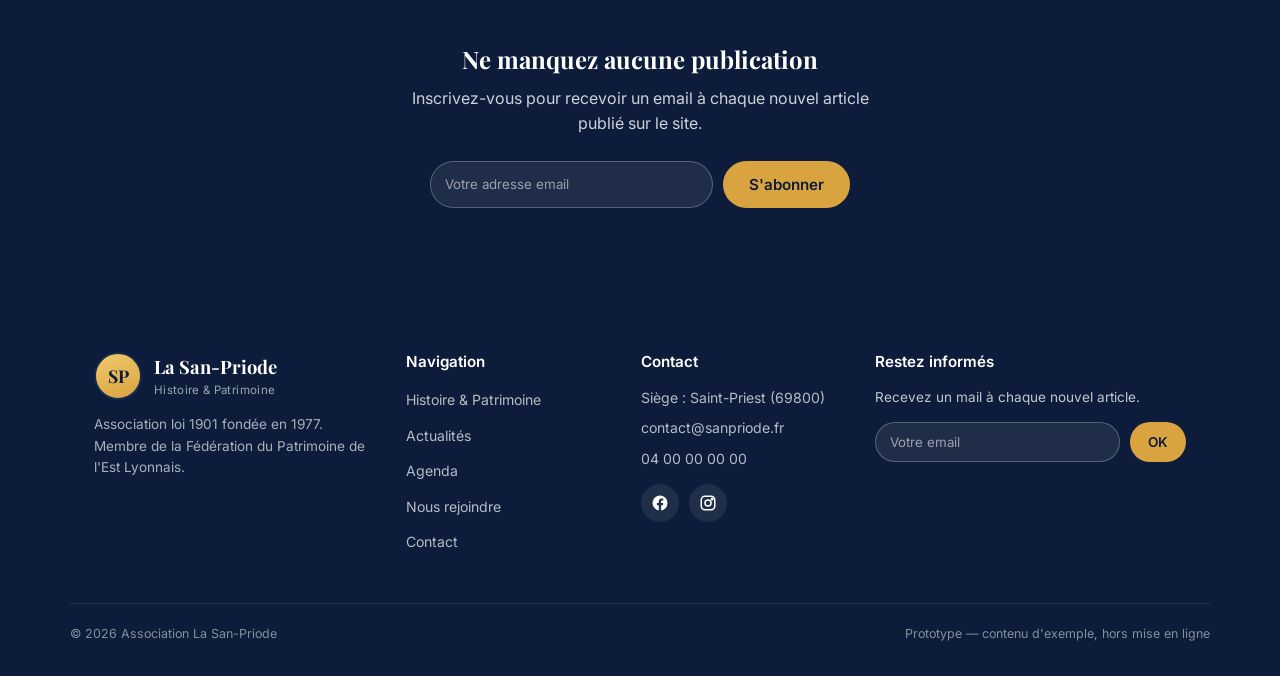
==== commit 3b2806f2: "retirer la bannière aperçu" ====
--- a/actualites.html
+++ b/actualites.html
@@ -11,8 +11,6 @@
 <link rel="stylesheet" href="css/style.css">
 </head>
 <body>
-
-<div class="preview-banner">Aperçu du prototype — contenu d'exemple à valider avec l'association</div>
 
 <header class="site-header">
   <div class="container header-inner">
